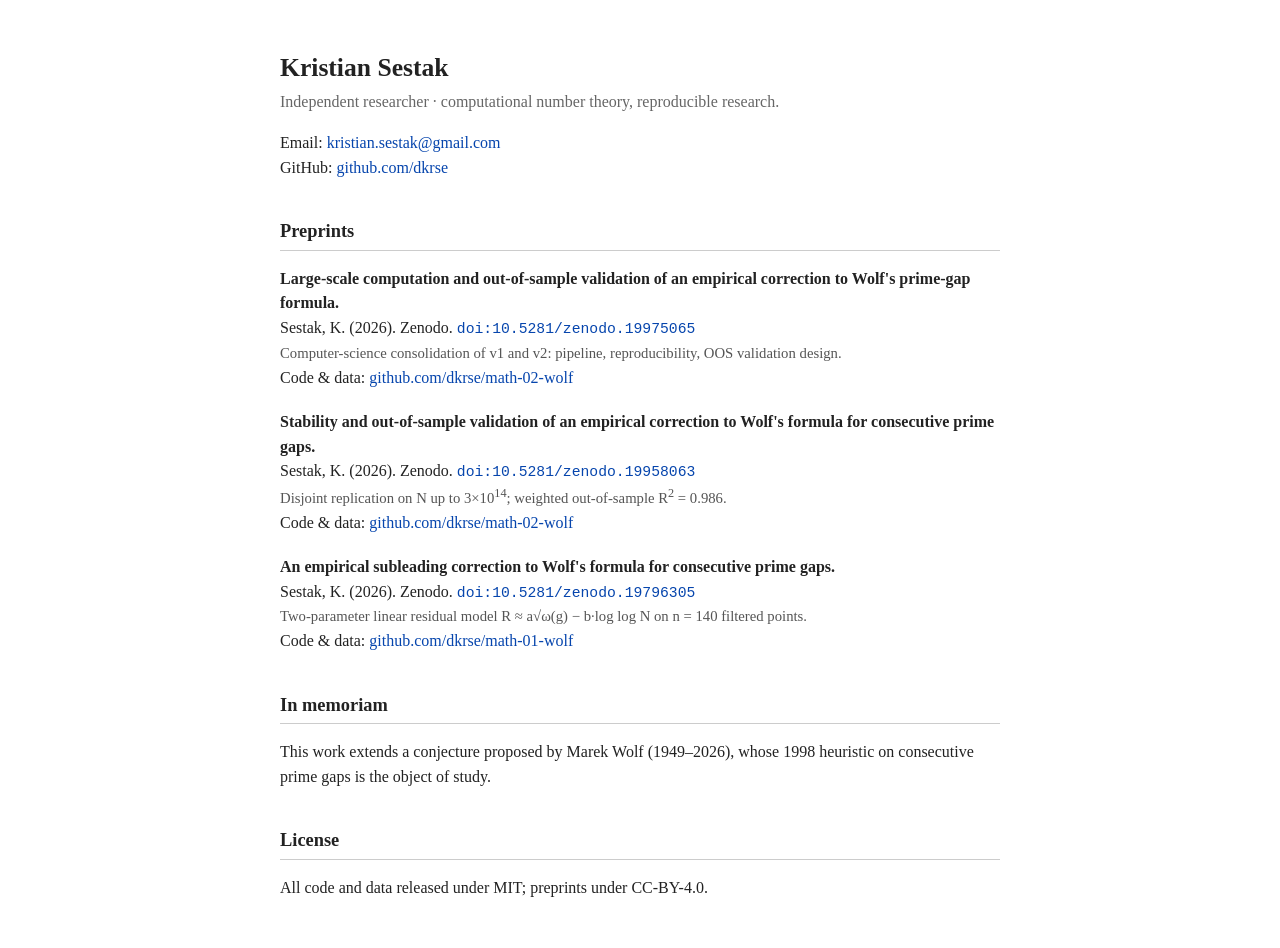
==== index.html @ b13e7167 "initial homepage with three Zenodo preprints" ====
<!DOCTYPE html>
<html lang="en">
<head>
<meta charset="UTF-8">
<meta name="viewport" content="width=device-width, initial-scale=1.0">
<meta name="description" content="Kristian Sestak — independent researcher. Computational number theory, prime gaps, reproducible research.">
<meta name="author" content="Kristian Sestak">
<title>Kristian Sestak</title>
<style>
  body { font-family: Georgia, "Times New Roman", serif; max-width: 720px; margin: 3em auto; padding: 0 1.2em; line-height: 1.55; color: #222; }
  h1 { font-size: 1.6em; margin-bottom: 0.1em; }
  h2 { font-size: 1.15em; margin-top: 2em; border-bottom: 1px solid #ccc; padding-bottom: 0.2em; }
  .sub { color: #666; margin-top: 0; }
  a { color: #0645ad; text-decoration: none; }
  a:hover { text-decoration: underline; }
  ul.pubs { list-style: none; padding-left: 0; }
  ul.pubs li { margin-bottom: 1.2em; }
  .doi { font-family: "Courier New", monospace; font-size: 0.92em; }
  .meta { color: #555; font-size: 0.92em; }
</style>
</head>
<body>

<h1>Kristian Sestak</h1>
<p class="sub">Independent researcher &middot; computational number theory, reproducible research.</p>

<p>
  Email: <a href="mailto:kristian.sestak@gmail.com">kristian.sestak@gmail.com</a><br>
  GitHub: <a href="https://github.com/dkrse">github.com/dkrse</a>
</p>

<h2>Preprints</h2>

<ul class="pubs">

  <li>
    <strong>Large-scale computation and out-of-sample validation of an empirical correction to Wolf's prime-gap formula.</strong><br>
    Sestak, K. (2026). Zenodo.
    <span class="doi"><a href="https://doi.org/10.5281/zenodo.19975065">doi:10.5281/zenodo.19975065</a></span><br>
    <span class="meta">Computer-science consolidation of v1 and v2: pipeline, reproducibility, OOS validation design.</span><br>
    Code &amp; data: <a href="https://github.com/dkrse/math-02-wolf">github.com/dkrse/math-02-wolf</a>
  </li>

  <li>
    <strong>Stability and out-of-sample validation of an empirical correction to Wolf's formula for consecutive prime gaps.</strong><br>
    Sestak, K. (2026). Zenodo.
    <span class="doi"><a href="https://doi.org/10.5281/zenodo.19958063">doi:10.5281/zenodo.19958063</a></span><br>
    <span class="meta">Disjoint replication on N up to 3&times;10<sup>14</sup>; weighted out-of-sample R<sup>2</sup> = 0.986.</span><br>
    Code &amp; data: <a href="https://github.com/dkrse/math-02-wolf">github.com/dkrse/math-02-wolf</a>
  </li>

  <li>
    <strong>An empirical subleading correction to Wolf's formula for consecutive prime gaps.</strong><br>
    Sestak, K. (2026). Zenodo.
    <span class="doi"><a href="https://doi.org/10.5281/zenodo.19796305">doi:10.5281/zenodo.19796305</a></span><br>
    <span class="meta">Two-parameter linear residual model R &asymp; a&radic;&omega;(g) &minus; b&middot;log log N on n = 140 filtered points.</span><br>
    Code &amp; data: <a href="https://github.com/dkrse/math-01-wolf">github.com/dkrse/math-01-wolf</a>
  </li>

</ul>

<h2>In memoriam</h2>
<p>This work extends a conjecture proposed by Marek Wolf (1949&ndash;2026), whose 1998 heuristic on consecutive prime gaps is the object of study.</p>

<h2>License</h2>
<p>All code and data released under MIT; preprints under CC-BY-4.0.</p>

</body>
</html>
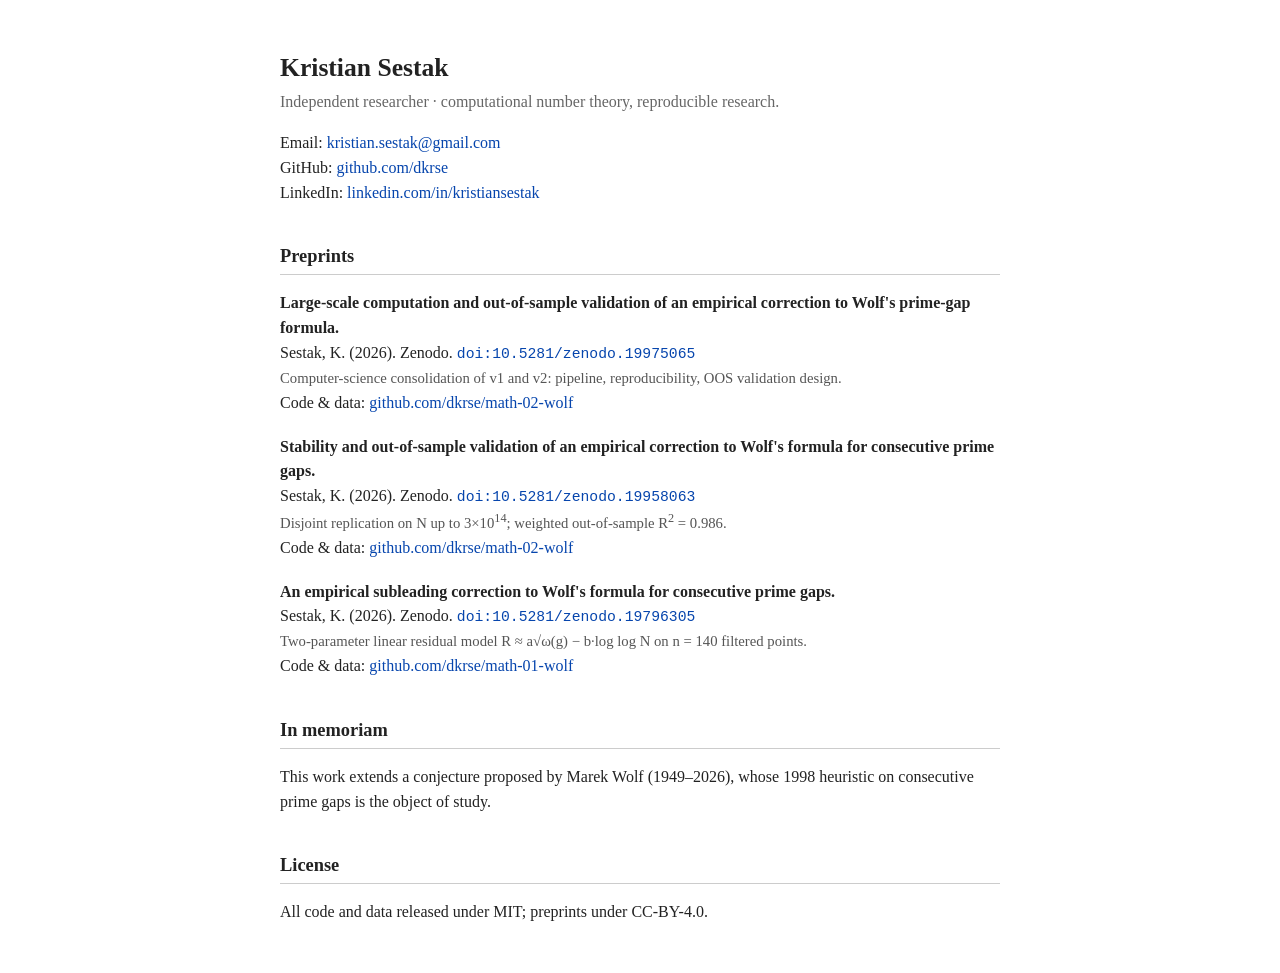
==== commit 075f491e: "add LinkedIn link" ====
--- a/index.html
+++ b/index.html
@@ -26,7 +26,8 @@
 
 <p>
   Email: <a href="mailto:kristian.sestak@gmail.com">kristian.sestak@gmail.com</a><br>
-  GitHub: <a href="https://github.com/dkrse">github.com/dkrse</a>
+  GitHub: <a href="https://github.com/dkrse">github.com/dkrse</a><br>
+  LinkedIn: <a href="https://www.linkedin.com/in/kristiansestak">linkedin.com/in/kristiansestak</a>
 </p>
 
 <h2>Preprints</h2>
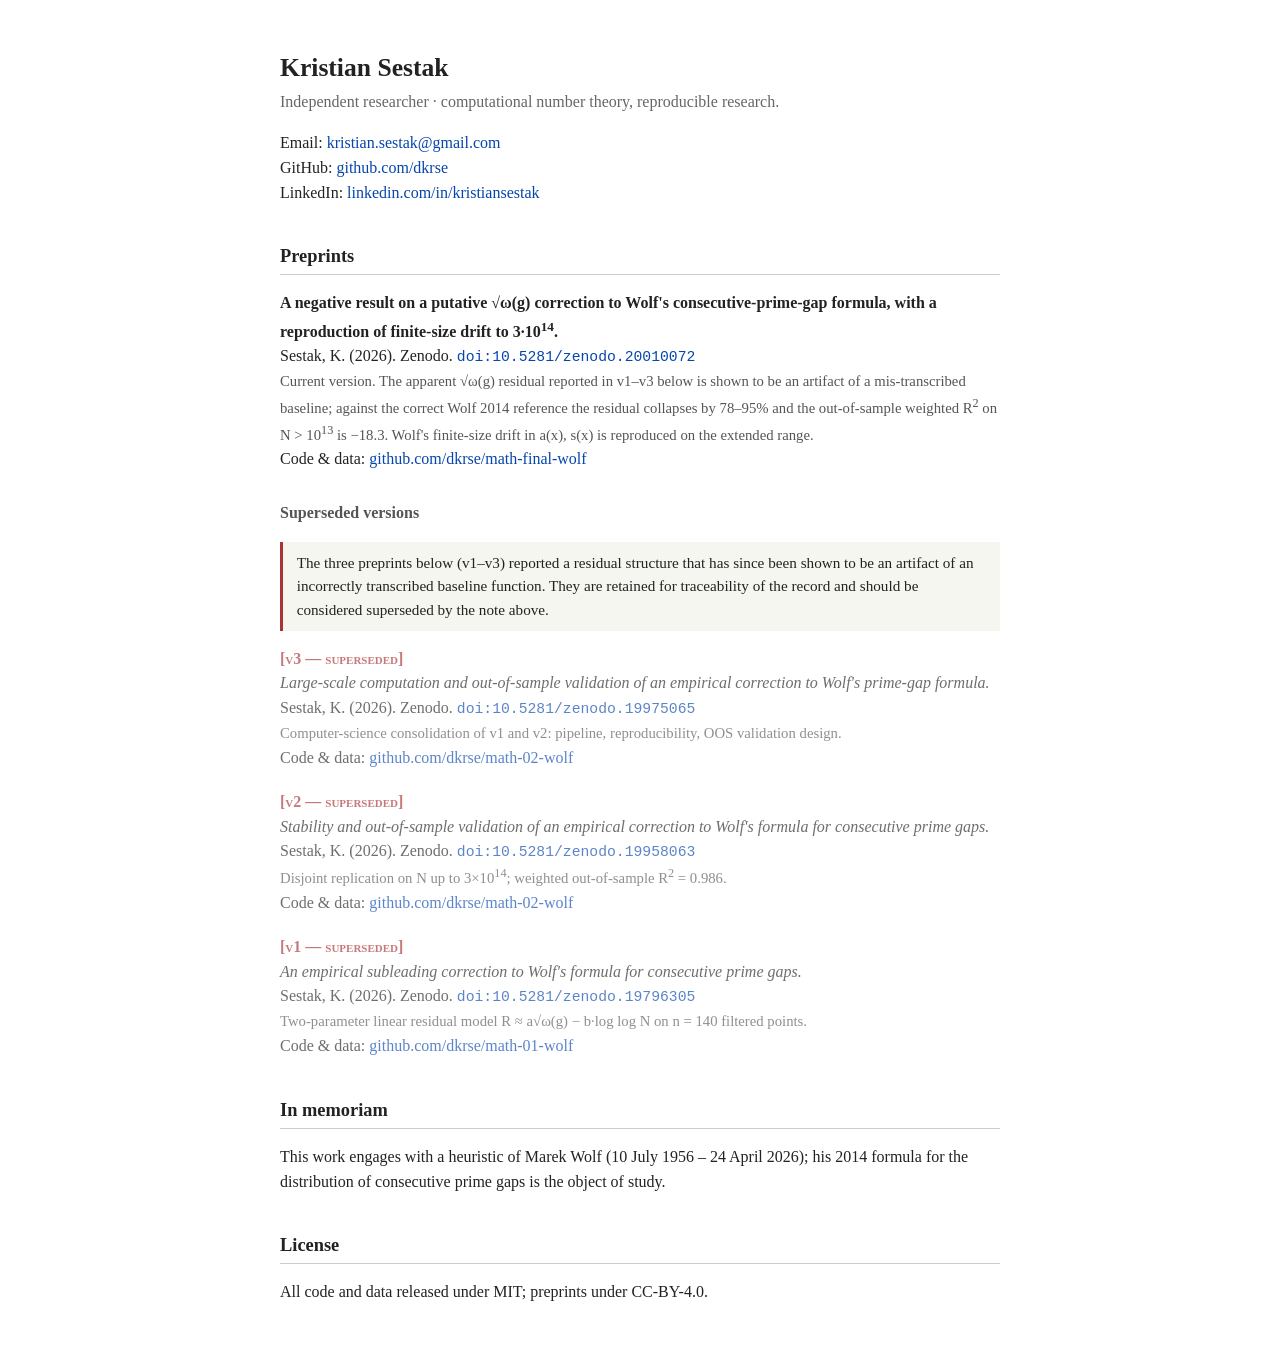
==== commit b8f047d9: "Update index.html update 1" ====
--- a/index.html
+++ b/index.html
@@ -1,70 +1,98 @@
-<!DOCTYPE html>
-<html lang="en">
-<head>
-<meta charset="UTF-8">
-<meta name="viewport" content="width=device-width, initial-scale=1.0">
-<meta name="description" content="Kristian Sestak — independent researcher. Computational number theory, prime gaps, reproducible research.">
-<meta name="author" content="Kristian Sestak">
-<title>Kristian Sestak</title>
-<style>
-  body { font-family: Georgia, "Times New Roman", serif; max-width: 720px; margin: 3em auto; padding: 0 1.2em; line-height: 1.55; color: #222; }
-  h1 { font-size: 1.6em; margin-bottom: 0.1em; }
-  h2 { font-size: 1.15em; margin-top: 2em; border-bottom: 1px solid #ccc; padding-bottom: 0.2em; }
-  .sub { color: #666; margin-top: 0; }
-  a { color: #0645ad; text-decoration: none; }
-  a:hover { text-decoration: underline; }
-  ul.pubs { list-style: none; padding-left: 0; }
-  ul.pubs li { margin-bottom: 1.2em; }
-  .doi { font-family: "Courier New", monospace; font-size: 0.92em; }
-  .meta { color: #555; font-size: 0.92em; }
-</style>
-</head>
-<body>
+ <!DOCTYPE html>
+  <html lang="en">
+  <head>
+  <meta charset="UTF-8">
+  <meta name="viewport" content="width=device-width, initial-scale=1.0">
+  <meta name="description" content="Kristian Sestak — independent researcher. Computational number theory, prime gaps, reproducible research.">
+  <meta name="author" content="Kristian Sestak">
+  <title>Kristian Sestak</title>
+  <style>
+    body { font-family: Georgia, "Times New Roman", serif; max-width: 720px; margin: 3em auto; padding: 0 1.2em; line-height: 1.55; color: #222; }
+    h1 { font-size: 1.6em; margin-bottom: 0.1em; }                                                                                                            
+    h2 { font-size: 1.15em; margin-top: 2em; border-bottom: 1px solid #ccc; padding-bottom: 0.2em; }
+    h3 { font-size: 1.0em; margin-top: 1.8em; color: #555; }                                                                                                  
+    .sub { color: #666; margin-top: 0; }                                                                                                                      
+    a { color: #0645ad; text-decoration: none; }                                                                                                              
+    a:hover { text-decoration: underline; }                                                                                                                   
+    ul.pubs { list-style: none; padding-left: 0; }
+    ul.pubs li { margin-bottom: 1.2em; }                                                                                                                      
+    .doi { font-family: "Courier New", monospace; font-size: 0.92em; }                                                                                        
+    .meta { color: #555; font-size: 0.92em; }
+    .pubs.superseded li { opacity: 0.65; }                                                                                                                    
+    .pubs.superseded li .tag { color: #a33; font-weight: bold; font-variant: small-caps; }
+    .pubs.superseded li .title { font-style: italic; }                                                                                                        
+    .note { background: #f6f6f0; border-left: 3px solid #a33; padding: 0.6em 0.9em; font-size: 0.95em; }
+  </style>                                                                                                                                                    
+  </head>         
+  <body>                                                                                                                                                      
+                  
+  <h1>Kristian Sestak</h1>
+  <p class="sub">Independent researcher &middot; computational number theory, reproducible research.</p>
+                                                                                                                                                              
+  <p>
+    Email: <a href="mailto:kristian.sestak@gmail.com">kristian.sestak@gmail.com</a><br>                                                                       
+    GitHub: <a href="https://github.com/dkrse">github.com/dkrse</a><br>                                                                                       
+    LinkedIn: <a href="https://www.linkedin.com/in/kristiansestak">linkedin.com/in/kristiansestak</a>
+  </p>                                                                                                                                                        
+                  
+  <h2>Preprints</h2>                                                                                                                                          
+                  
+  <ul class="pubs">
 
-<h1>Kristian Sestak</h1>
-<p class="sub">Independent researcher &middot; computational number theory, reproducible research.</p>
+    <li>
+      <strong>A negative result on a putative &radic;&omega;(g) correction to Wolf's consecutive-prime-gap formula, with a reproduction of finite-size drift
+  to 3&middot;10<sup>14</sup>.</strong><br>                                                                                                                   
+      Sestak, K. (2026). Zenodo.
+      <span class="doi"><a href="https://doi.org/10.5281/zenodo.20010072">doi:10.5281/zenodo.20010072</a></span><br>                                          
+      <span class="meta">Current version. The apparent &radic;&omega;(g) residual reported in v1&ndash;v3 below is shown to be an artifact of a               
+  mis-transcribed baseline; against the correct Wolf 2014 reference the residual collapses by 78&ndash;95% and the out-of-sample weighted R<sup>2</sup> on N  
+  &gt; 10<sup>13</sup> is &minus;18.3. Wolf's finite-size drift in a(x), s(x) is reproduced on the extended range.</span><br>                                 
+      Code &amp; data: <a href="https://github.com/dkrse/math-final-wolf">github.com/dkrse/math-final-wolf</a>                                                
+    </li>                                                                                                                                                     
+                                                                                                                                                              
+  </ul>                                                                                                                                                       
+                                                                                                                                                              
+  <h3>Superseded versions</h3>
+  <p class="note">The three preprints below (v1&ndash;v3) reported a residual structure that has since been shown to be an artifact of an incorrectly
+  transcribed baseline function. They are retained for traceability of the record and should be considered superseded by the note above.</p>                  
+   
+  <ul class="pubs superseded">                                                                                                                                
+                  
+    <li>                                                                                                                                                      
+      <span class="tag">[v3 &mdash; superseded]</span><br>
+      <span class="title">Large-scale computation and out-of-sample validation of an empirical correction to Wolf's prime-gap formula.</span><br>             
+      Sestak, K. (2026). Zenodo.                                                                                                                              
+      <span class="doi"><a href="https://doi.org/10.5281/zenodo.19975065">doi:10.5281/zenodo.19975065</a></span><br>                                          
+      <span class="meta">Computer-science consolidation of v1 and v2: pipeline, reproducibility, OOS validation design.</span><br>                            
+      Code &amp; data: <a href="https://github.com/dkrse/math-02-wolf">github.com/dkrse/math-02-wolf</a>                                                      
+    </li>                                                                                                                                                     
+                                                                                                                                                              
+    <li>                                                                                                                                                      
+      <span class="tag">[v2 &mdash; superseded]</span><br>
+      <span class="title">Stability and out-of-sample validation of an empirical correction to Wolf's formula for consecutive prime gaps.</span><br>
+      Sestak, K. (2026). Zenodo.                                                                                                                              
+      <span class="doi"><a href="https://doi.org/10.5281/zenodo.19958063">doi:10.5281/zenodo.19958063</a></span><br>
+      <span class="meta">Disjoint replication on N up to 3&times;10<sup>14</sup>; weighted out-of-sample R<sup>2</sup> = 0.986.</span><br>                    
+      Code &amp; data: <a href="https://github.com/dkrse/math-02-wolf">github.com/dkrse/math-02-wolf</a>                                                      
+    </li>                                                                                                                                                     
+                                                                                                                                                              
+    <li>                                                                                                                                                      
+      <span class="tag">[v1 &mdash; superseded]</span><br>
+      <span class="title">An empirical subleading correction to Wolf's formula for consecutive prime gaps.</span><br>                                         
+      Sestak, K. (2026). Zenodo.
+      <span class="doi"><a href="https://doi.org/10.5281/zenodo.19796305">doi:10.5281/zenodo.19796305</a></span><br>                                          
+      <span class="meta">Two-parameter linear residual model R &asymp; a&radic;&omega;(g) &minus; b&middot;log log N on n = 140 filtered points.</span><br>   
+      Code &amp; data: <a href="https://github.com/dkrse/math-01-wolf">github.com/dkrse/math-01-wolf</a>                                                      
+    </li>                                                                                                                                                     
+                                                                                                                                                              
+  </ul>           
+                                                                                                                                                              
+  <h2>In memoriam</h2>
+  <p>This work engages with a heuristic of Marek Wolf (10 July 1956 &ndash; 24 April 2026); his 2014 formula for the distribution of consecutive prime gaps is
+   the object of study.</p>                                                                                                                                   
+   
+  <h2>License</h2>                                                                                                                                            
+  <p>All code and data released under MIT; preprints under CC-BY-4.0.</p>
 
-<p>
-  Email: <a href="mailto:kristian.sestak@gmail.com">kristian.sestak@gmail.com</a><br>
-  GitHub: <a href="https://github.com/dkrse">github.com/dkrse</a><br>
-  LinkedIn: <a href="https://www.linkedin.com/in/kristiansestak">linkedin.com/in/kristiansestak</a>
-</p>
-
-<h2>Preprints</h2>
-
-<ul class="pubs">
-
-  <li>
-    <strong>Large-scale computation and out-of-sample validation of an empirical correction to Wolf's prime-gap formula.</strong><br>
-    Sestak, K. (2026). Zenodo.
-    <span class="doi"><a href="https://doi.org/10.5281/zenodo.19975065">doi:10.5281/zenodo.19975065</a></span><br>
-    <span class="meta">Computer-science consolidation of v1 and v2: pipeline, reproducibility, OOS validation design.</span><br>
-    Code &amp; data: <a href="https://github.com/dkrse/math-02-wolf">github.com/dkrse/math-02-wolf</a>
-  </li>
-
-  <li>
-    <strong>Stability and out-of-sample validation of an empirical correction to Wolf's formula for consecutive prime gaps.</strong><br>
-    Sestak, K. (2026). Zenodo.
-    <span class="doi"><a href="https://doi.org/10.5281/zenodo.19958063">doi:10.5281/zenodo.19958063</a></span><br>
-    <span class="meta">Disjoint replication on N up to 3&times;10<sup>14</sup>; weighted out-of-sample R<sup>2</sup> = 0.986.</span><br>
-    Code &amp; data: <a href="https://github.com/dkrse/math-02-wolf">github.com/dkrse/math-02-wolf</a>
-  </li>
-
-  <li>
-    <strong>An empirical subleading correction to Wolf's formula for consecutive prime gaps.</strong><br>
-    Sestak, K. (2026). Zenodo.
-    <span class="doi"><a href="https://doi.org/10.5281/zenodo.19796305">doi:10.5281/zenodo.19796305</a></span><br>
-    <span class="meta">Two-parameter linear residual model R &asymp; a&radic;&omega;(g) &minus; b&middot;log log N on n = 140 filtered points.</span><br>
-    Code &amp; data: <a href="https://github.com/dkrse/math-01-wolf">github.com/dkrse/math-01-wolf</a>
-  </li>
-
-</ul>
-
-<h2>In memoriam</h2>
-<p>This work extends a conjecture proposed by Marek Wolf (1949&ndash;2026), whose 1998 heuristic on consecutive prime gaps is the object of study.</p>
-
-<h2>License</h2>
-<p>All code and data released under MIT; preprints under CC-BY-4.0.</p>
-
-</body>
-</html>
+  </body>
+  </html>
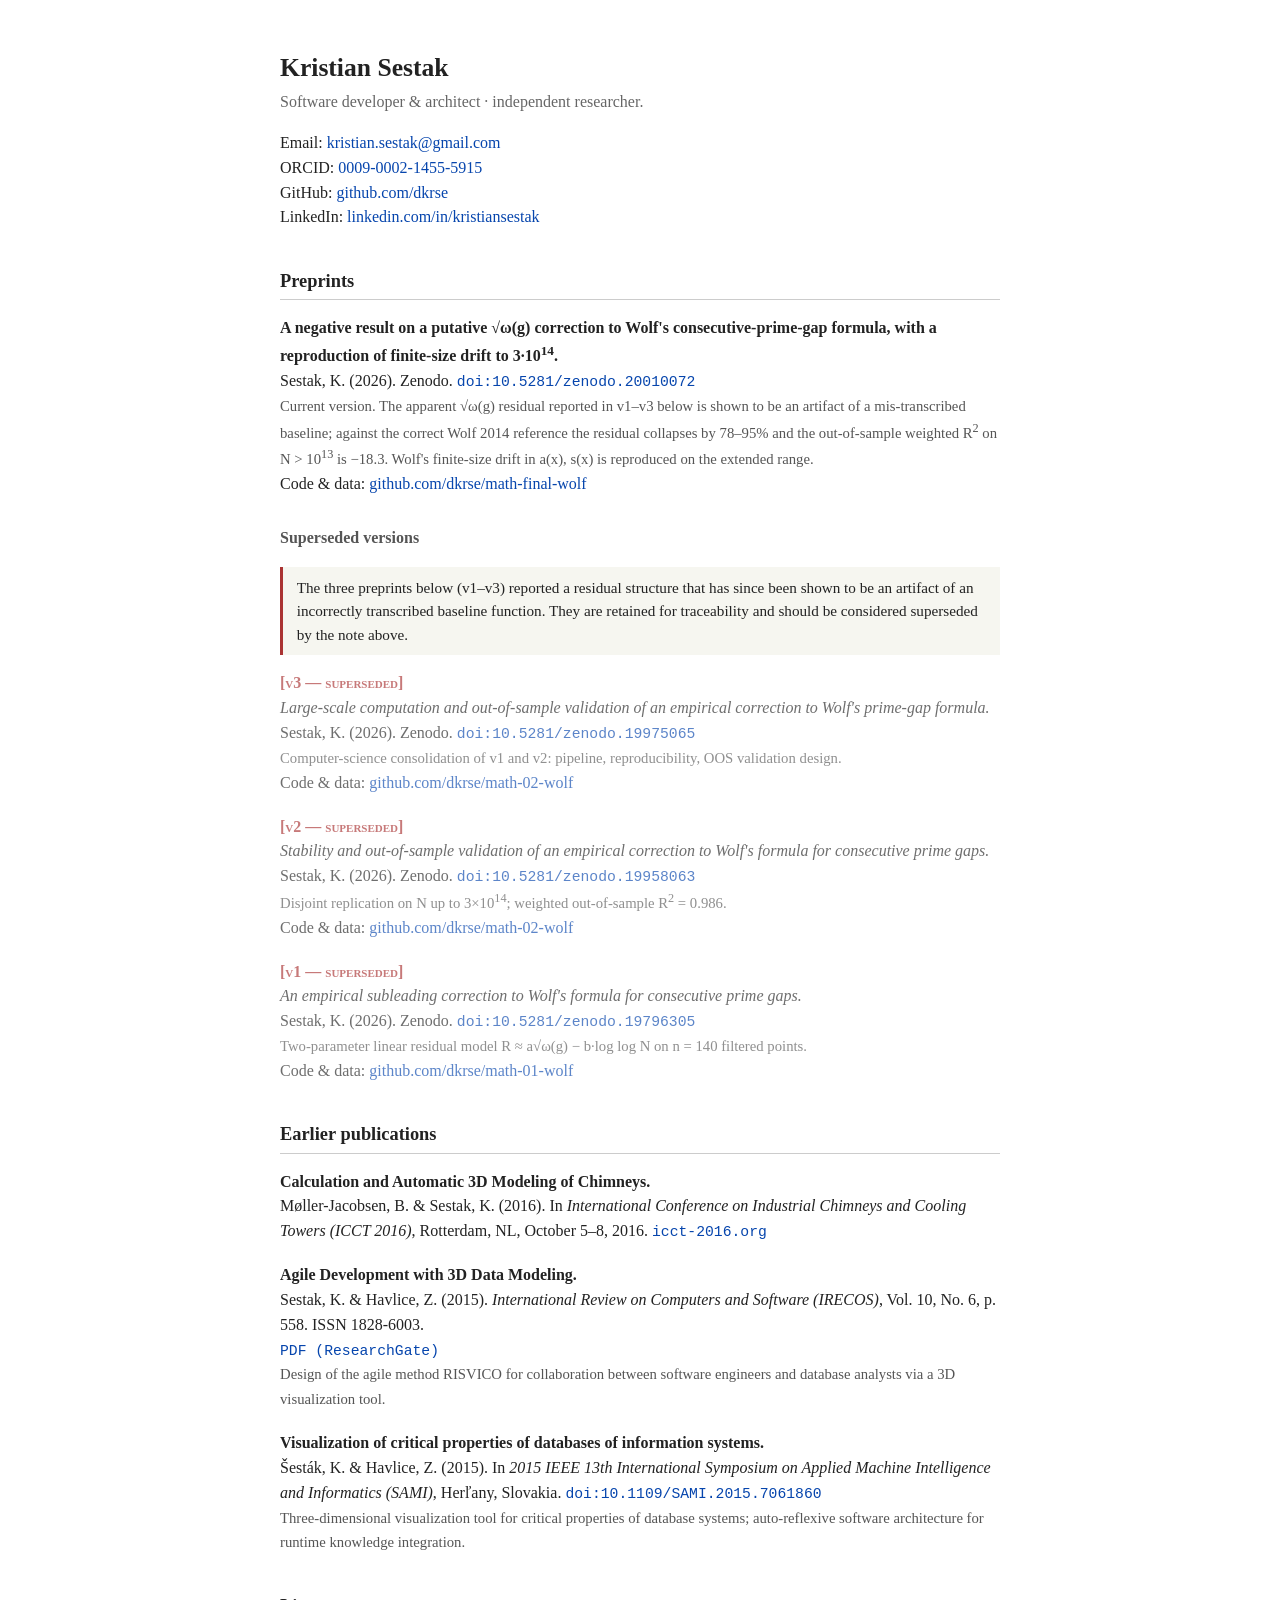
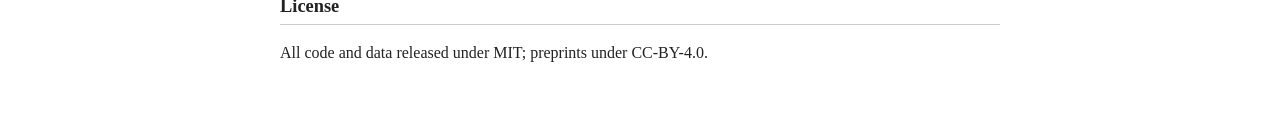
==== commit 5fceb553: "Update index.html update 2" ====
--- a/index.html
+++ b/index.html
@@ -1,39 +1,40 @@
- <!DOCTYPE html>
-  <html lang="en">
-  <head>
+ <!DOCTYPE html>                                                                                                                                             
+  <html lang="en">                                                                                                                                            
+  <head>                                                                                                                                                      
   <meta charset="UTF-8">
-  <meta name="viewport" content="width=device-width, initial-scale=1.0">
-  <meta name="description" content="Kristian Sestak — independent researcher. Computational number theory, prime gaps, reproducible research.">
-  <meta name="author" content="Kristian Sestak">
-  <title>Kristian Sestak</title>
-  <style>
+  <meta name="viewport" content="width=device-width, initial-scale=1.0">                                                                                      
+  <meta name="description" content="Kristian Sestak — software developer, architect, and independent researcher.">                                            
+  <meta name="author" content="Kristian Sestak">                                                                                                              
+  <title>Kristian Sestak</title>                                                                                                                              
+  <style>                                                                                                                                                     
     body { font-family: Georgia, "Times New Roman", serif; max-width: 720px; margin: 3em auto; padding: 0 1.2em; line-height: 1.55; color: #222; }
     h1 { font-size: 1.6em; margin-bottom: 0.1em; }                                                                                                            
     h2 { font-size: 1.15em; margin-top: 2em; border-bottom: 1px solid #ccc; padding-bottom: 0.2em; }
     h3 { font-size: 1.0em; margin-top: 1.8em; color: #555; }                                                                                                  
-    .sub { color: #666; margin-top: 0; }                                                                                                                      
+    .sub { color: #666; margin-top: 0; }
     a { color: #0645ad; text-decoration: none; }                                                                                                              
-    a:hover { text-decoration: underline; }                                                                                                                   
-    ul.pubs { list-style: none; padding-left: 0; }
-    ul.pubs li { margin-bottom: 1.2em; }                                                                                                                      
+    a:hover { text-decoration: underline; }
+    ul.pubs { list-style: none; padding-left: 0; }                                                                                                            
+    ul.pubs li { margin-bottom: 1.2em; }
     .doi { font-family: "Courier New", monospace; font-size: 0.92em; }                                                                                        
-    .meta { color: #555; font-size: 0.92em; }
+    .meta { color: #555; font-size: 0.92em; }                                                                                                                 
     .pubs.superseded li { opacity: 0.65; }                                                                                                                    
-    .pubs.superseded li .tag { color: #a33; font-weight: bold; font-variant: small-caps; }
+    .pubs.superseded li .tag { color: #a33; font-weight: bold; font-variant: small-caps; }                                                                    
     .pubs.superseded li .title { font-style: italic; }                                                                                                        
-    .note { background: #f6f6f0; border-left: 3px solid #a33; padding: 0.6em 0.9em; font-size: 0.95em; }
+    .note { background: #f6f6f0; border-left: 3px solid #a33; padding: 0.6em 0.9em; font-size: 0.95em; }                                                      
   </style>                                                                                                                                                    
-  </head>         
+  </head>                                                                                                                                                     
   <body>                                                                                                                                                      
+                                                                                                                                                              
+  <h1>Kristian Sestak</h1>
+  <p class="sub">Software developer &amp; architect &middot; independent researcher.</p>                                                                      
                   
-  <h1>Kristian Sestak</h1>
-  <p class="sub">Independent researcher &middot; computational number theory, reproducible research.</p>
-                                                                                                                                                              
-  <p>
-    Email: <a href="mailto:kristian.sestak@gmail.com">kristian.sestak@gmail.com</a><br>                                                                       
+   <p>                                                                                                                                                         
+    Email: <a href="mailto:kristian.sestak@gmail.com">kristian.sestak@gmail.com</a><br>
+    ORCID: <a href="https://orcid.org/0009-0002-1455-5915">0009-0002-1455-5915</a><br>                                                                        
     GitHub: <a href="https://github.com/dkrse">github.com/dkrse</a><br>                                                                                       
-    LinkedIn: <a href="https://www.linkedin.com/in/kristiansestak">linkedin.com/in/kristiansestak</a>
-  </p>                                                                                                                                                        
+    LinkedIn: <a href="https://www.linkedin.com/in/kristiansestak">linkedin.com/in/kristiansestak</a>                                                         
+  </p>                                  
                   
   <h2>Preprints</h2>                                                                                                                                          
                   
@@ -49,12 +50,12 @@
   &gt; 10<sup>13</sup> is &minus;18.3. Wolf's finite-size drift in a(x), s(x) is reproduced on the extended range.</span><br>                                 
       Code &amp; data: <a href="https://github.com/dkrse/math-final-wolf">github.com/dkrse/math-final-wolf</a>                                                
     </li>                                                                                                                                                     
-                                                                                                                                                              
+   
   </ul>                                                                                                                                                       
-                                                                                                                                                              
+                  
   <h3>Superseded versions</h3>
   <p class="note">The three preprints below (v1&ndash;v3) reported a residual structure that has since been shown to be an artifact of an incorrectly
-  transcribed baseline function. They are retained for traceability of the record and should be considered superseded by the note above.</p>                  
+  transcribed baseline function. They are retained for traceability and should be considered superseded by the note above.</p>                                
    
   <ul class="pubs superseded">                                                                                                                                
                   
@@ -62,7 +63,7 @@
       <span class="tag">[v3 &mdash; superseded]</span><br>
       <span class="title">Large-scale computation and out-of-sample validation of an empirical correction to Wolf's prime-gap formula.</span><br>             
       Sestak, K. (2026). Zenodo.                                                                                                                              
-      <span class="doi"><a href="https://doi.org/10.5281/zenodo.19975065">doi:10.5281/zenodo.19975065</a></span><br>                                          
+      <span class="doi"><a href="https://doi.org/10.5281/zenodo.19975065">doi:10.5281/zenodo.19975065</a></span><br>
       <span class="meta">Computer-science consolidation of v1 and v2: pipeline, reproducibility, OOS validation design.</span><br>                            
       Code &amp; data: <a href="https://github.com/dkrse/math-02-wolf">github.com/dkrse/math-02-wolf</a>                                                      
     </li>                                                                                                                                                     
@@ -81,18 +82,47 @@
       <span class="title">An empirical subleading correction to Wolf's formula for consecutive prime gaps.</span><br>                                         
       Sestak, K. (2026). Zenodo.
       <span class="doi"><a href="https://doi.org/10.5281/zenodo.19796305">doi:10.5281/zenodo.19796305</a></span><br>                                          
-      <span class="meta">Two-parameter linear residual model R &asymp; a&radic;&omega;(g) &minus; b&middot;log log N on n = 140 filtered points.</span><br>   
+      <span class="meta">Two-parameter linear residual model R &asymp; a&radic;&omega;(g) &minus; b&middot;log log N on n = 140 filtered points.</span><br>
       Code &amp; data: <a href="https://github.com/dkrse/math-01-wolf">github.com/dkrse/math-01-wolf</a>                                                      
     </li>                                                                                                                                                     
                                                                                                                                                               
-  </ul>           
+  </ul>                                                                                                                                                       
+                  
+  <h2>Earlier publications</h2>                                                                                                                               
+   
+  <ul class="pubs">                                                                                                                                           
+                  
+    <li>
+      <strong>Calculation and Automatic 3D Modeling of Chimneys.</strong><br>
+      M&oslash;ller-Jacobsen, B. &amp; Sestak, K. (2016). In <em>International Conference on Industrial Chimneys and Cooling Towers (ICCT 2016)</em>,
+  Rotterdam, NL, October 5&ndash;8, 2016.                                                                                                                     
+      <span class="doi"><a href="https://icct-2016.org/">icct-2016.org</a></span>
+    </li>                                                                                                                                                     
+                  
+    <li>                                                                                                                                                      
+      <strong>Agile Development with 3D Data Modeling.</strong><br>
+      Sestak, K. &amp; Havlice, Z. (2015). <em>International Review on Computers and Software (IRECOS)</em>, Vol. 10, No. 6, p. 558. ISSN 1828-6003.<br>
+      <span class="doi"><a href="https://www.researchgate.net/profile/N-Gangatharan/publication/281536186_A_New_Low_Complexity_Transform_for_Peak_Power_Reduct
+  ion_in_Discrete_Hartley_Transform_Based_Multicarrier_OFDM_System/links/57598f0c08ae414b8e43ecfb/A-New-Low-Complexity-Transform-for-Peak-Power-Reduction-in-D
+  iscrete-Hartley-Transform-Based-Multicarrier-OFDM-System.pdf#page=24">PDF (ResearchGate)</a></span><br>                                                     
+      <span class="meta">Design of the agile method RISVICO for collaboration between software engineers and database analysts via a 3D visualization         
+  tool.</span>                                                                                                                                                
+    </li>
                                                                                                                                                               
-  <h2>In memoriam</h2>
-  <p>This work engages with a heuristic of Marek Wolf (10 July 1956 &ndash; 24 April 2026); his 2014 formula for the distribution of consecutive prime gaps is
-   the object of study.</p>                                                                                                                                   
+    <li>          
+      <strong>Visualization of critical properties of databases of information systems.</strong><br>
+      Šesták, K. &amp; Havlice, Z. (2015). In <em>2015 IEEE 13th International Symposium on Applied Machine Intelligence and Informatics (SAMI)</em>, Herľany,
+   Slovakia.                                                                                                                                                  
+      <span class="doi"><a href="https://doi.org/10.1109/SAMI.2015.7061860">doi:10.1109/SAMI.2015.7061860</a></span><br>
+      <span class="meta">Three-dimensional visualization tool for critical properties of database systems; auto-reflexive software architecture for runtime   
+  knowledge integration.</span>
+    </li>                                                                                                                                                     
+                  
+  </ul>                                                                                                                                                       
    
   <h2>License</h2>                                                                                                                                            
   <p>All code and data released under MIT; preprints under CC-BY-4.0.</p>
 
   </body>
   </html>
+
